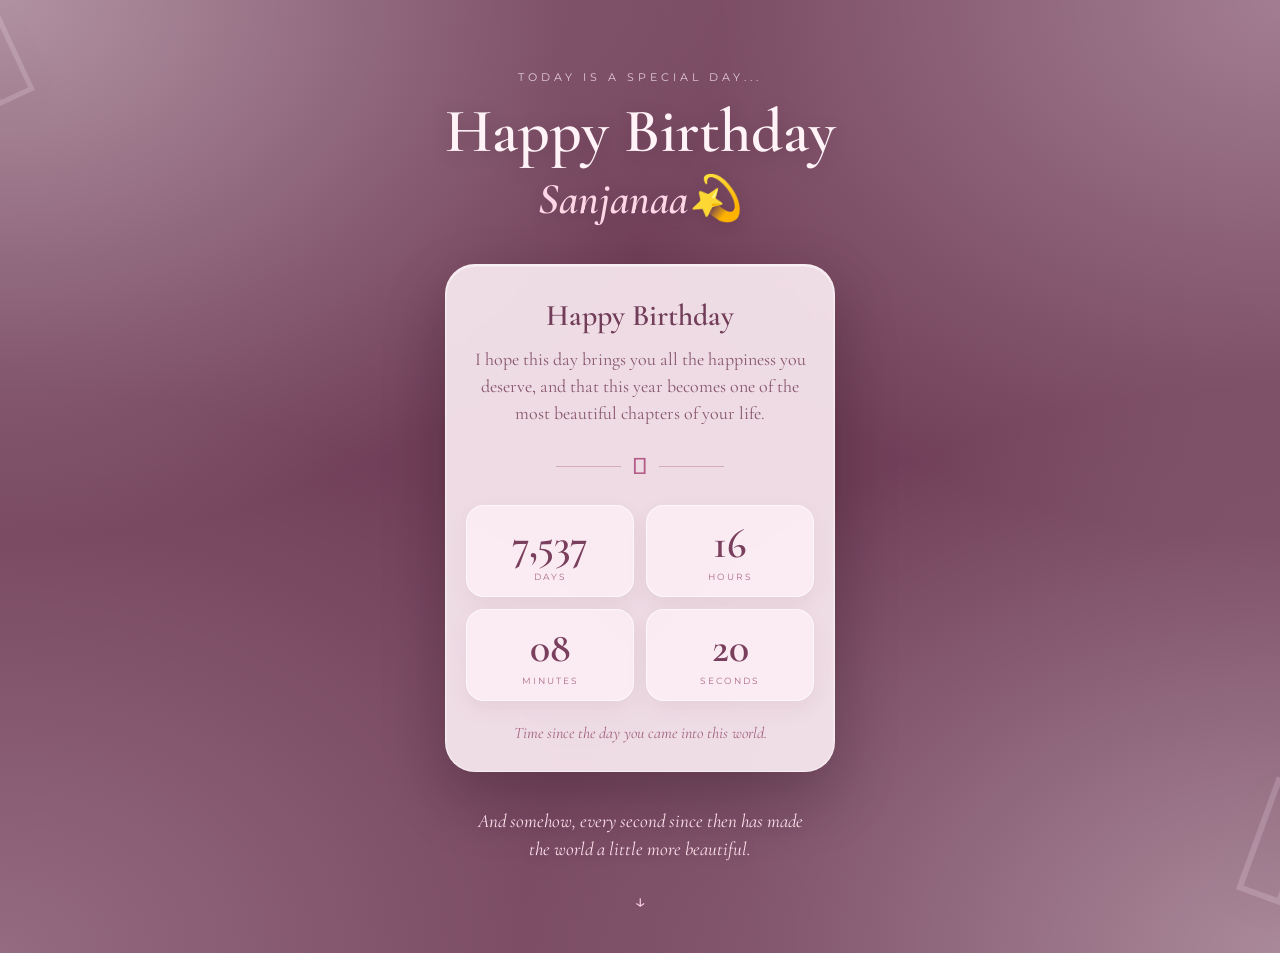
==== index.html @ 59c95ea2 "main for 1st page" ====
<!DOCTYPE html>
<html lang="en">

<head>
    <meta charset="UTF-8">

    <meta name="viewport"
          content="width=device-width, initial-scale=1.0">

    <title>Happy Birthday ❤️</title>

    <!-- Fonts -->
    <link rel="preconnect" href="https://fonts.googleapis.com">
    <link rel="preconnect" href="https://fonts.gstatic.com" crossorigin>

    <link href="https://fonts.googleapis.com/css2?family=Cormorant+Garamond:wght@400;500;600;700&family=Montserrat:wght@300;400&display=swap"
          rel="stylesheet">

    <link rel="stylesheet" href="style.css">
</head>


<body>

    <!-- Decorative lilies -->
    <div class="lily lily-top">𓆸</div>
    <div class="lily lily-bottom">𓆸</div>


    <main class="page">

        <!-- Small introduction -->
        <p class="little-text">
            Today is a special day...
        </p>


        <!-- Birthday title -->
        <h1>
            Happy Birthday
        </h1>

        <h2>
            Sanjanaa💫
        </h2>


        <!-- Main birthday card -->
        <section class="birthday-card">

            <!-- Wish -->
            <div class="wish">

                <p class="wish-title">
                    Happy Birthday
                </p>

                <p class="wish-text">
                    I hope this day brings you all the happiness
                    you deserve, and that this year becomes one
                    of the most beautiful chapters of your life.
                </p>

            </div>


            <!-- Divider -->
            <div class="divider">
                <span></span>
                <div>𓆸</div>
                <span></span>
            </div>


            <!-- Counter -->
            <div class="counter">

                <div class="time-box">
                    <span id="days">0</span>
                    <p>Days</p>
                </div>


                <div class="time-box">
                    <span id="hours">0</span>
                    <p>Hours</p>
                </div>


                <div class="time-box">
                    <span id="minutes">0</span>
                    <p>Minutes</p>
                </div>


                <div class="time-box">
                    <span id="seconds">0</span>
                    <p>Seconds</p>
                </div>

            </div>


            <p class="counter-description">
                Time since the day you came into this world.
            </p>

        </section>


        <!-- Bottom message -->
        <p class="bottom-text">
            And somehow, every second since then
            has made the world a little more beautiful.
        </p>


        <div class="scroll">
            ↓
        </div>

    </main>


    <script src="script.js"></script>

</body>

</html>
---- style.css ----
/* =========================
   RESET
========================= */

* {
    margin: 0;
    padding: 0;
    box-sizing: border-box;
}


/* =========================
   BODY / BACKGROUND
========================= */

body {
    min-height: 100vh;

    background:
        radial-gradient(
            ellipse at top left,
            rgba(255, 248, 251, 0.45),
            transparent 40%
        ),

        radial-gradient(
            ellipse at top right,
            rgba(255, 242, 248, 0.35),
            transparent 40%
        ),

        radial-gradient(
            ellipse at bottom left,
            rgba(255, 238, 246, 0.25),
            transparent 42%
        ),

        radial-gradient(
            ellipse at bottom right,
            rgba(255, 248, 251, 0.40),
            transparent 42%
        ),

        #713f59;

    color: #f8e9ef;

    font-family: "Montserrat", sans-serif;

    overflow-x: hidden;
}


/* =========================
   MAIN PAGE
========================= */

.page {
    min-height: 100vh;

    width: 100%;

    display: flex;

    flex-direction: column;

    align-items: center;

    text-align: center;

    padding: 70px 20px 40px;

    position: relative;

    z-index: 2;
}


/* =========================
   INTRO TEXT
========================= */

.little-text {
    font-size: 11px;

    letter-spacing: 4px;

    text-transform: uppercase;

    color: rgba(255, 238, 245, 0.78);

    margin-bottom: 20px;

    animation: fadeUp 1s ease forwards;
}


/* =========================
   TITLE
========================= */

h1 {
    font-family: "Cormorant Garamond", serif;

    font-size: 62px;

    line-height: 0.9;

    font-weight: 600;

    color: #fff3f7;

    text-shadow:
        0 3px 20px rgba(40, 10, 25, 0.2);

    animation: fadeUp 1.2s ease forwards;
}


h2 {
    font-family: "Cormorant Garamond", serif;

    font-size: 44px;

    font-weight: 600;

    font-style: italic;

    color: #ffd6e5;

    margin-top: 12px;

    text-shadow:
        0 3px 15px rgba(40, 10, 25, 0.2);

    animation: fadeUp 1.4s ease forwards;
}


/* =========================
   BIRTHDAY CARD
========================= */

.birthday-card {
    width: 100%;

    max-width: 390px;

    margin-top: 38px;

    padding: 32px 20px 28px;

    border-radius: 30px;

    background:
        rgba(255, 242, 247, 0.88);

    border: 1px solid
        rgba(255, 255, 255, 0.45);

    box-shadow:
        0 25px 60px
        rgba(30, 10, 22, 0.28),

        inset 0 1px 2px
        rgba(255, 255, 255, 0.8);

    backdrop-filter: blur(12px);

    animation:
        cardAppear 1.5s ease forwards;
}


/* =========================
   WISH
========================= */

.wish-title {
    font-family: "Cormorant Garamond", serif;

    font-size: 30px;

    font-weight: 600;

    color: #713d59;

    margin-bottom: 12px;
}


.wish-text {
    font-family: "Cormorant Garamond", serif;

    font-size: 18px;

    line-height: 1.5;

    color: #87566e;

    padding: 0 8px;
}


/* =========================
   DIVIDER
========================= */

.divider {
    display: flex;

    align-items: center;

    justify-content: center;

    gap: 12px;

    margin: 25px 0;
}


.divider span {
    height: 1px;

    width: 65px;

    background:
        rgba(164, 80, 120, 0.35);
}


.divider div {
    font-size: 23px;

    color: #b45d88;

    animation:
        flowerPulse 3s ease-in-out infinite;
}


/* =========================
   COUNTER
========================= */

.counter {
    display: grid;

    grid-template-columns: 1fr 1fr;

    gap: 12px;

    width: 100%;
}


/* =========================
   TIME BOXES
========================= */

.time-box {
    padding: 17px 5px 14px;

    border-radius: 18px;

    background:
        rgba(255, 241, 247, 0.75);

    border: 1px solid
        rgba(255, 255, 255, 0.65);

    box-shadow:
        0 8px 20px
        rgba(133, 58, 91, 0.08);

    transition:
        transform 0.3s ease,
        box-shadow 0.3s ease;
}


.time-box:hover {
    transform:
        translateY(-3px);

    box-shadow:
        0 12px 25px
        rgba(133, 58, 91, 0.14);
}


.time-box span {
    display: block;

    font-family:
        "Cormorant Garamond",
        serif;

    font-size: 42px;

    line-height: 1;

    font-weight: 600;

    color: #793f5d;
}


.time-box p {
    margin-top: 6px;

    font-size: 9px;

    letter-spacing: 2px;

    text-transform: uppercase;

    color: #ad6c89;
}


/* =========================
   COUNTER DESCRIPTION
========================= */

.counter-description {
    margin-top: 22px;

    font-family:
        "Cormorant Garamond",
        serif;

    font-size: 16px;

    font-style: italic;

    color: #a1617e;
}


/* =========================
   BOTTOM MESSAGE
========================= */

.bottom-text {
    max-width: 330px;

    margin-top: 35px;

    font-family:
        "Cormorant Garamond",
        serif;

    font-size: 19px;

    line-height: 1.5;

    font-style: italic;

    color: #ffe1eb;

    text-shadow:
        0 2px 12px
        rgba(40, 10, 25, 0.25);

    animation:
        fadeUp 2s ease forwards;
}


/* =========================
   SCROLL INDICATOR
========================= */

.scroll {
    margin-top: 25px;

    font-size: 20px;

    color: #ffd3e3;

    animation:
        bounce 2s infinite;
}


/* =========================
   LILY DECORATIONS
========================= */

.lily {
    position: fixed;

    font-family: serif;

    color:
        rgba(255, 240, 247, 0.18);

    z-index: 1;

    pointer-events: none;

    user-select: none;

    filter:
        drop-shadow(
            0 8px 20px
            rgba(30, 10, 20, 0.2)
        );
}


.lily-top {
    top: -35px;

    left: -30px;

    font-size: 150px;

    transform:
        rotate(-25deg);
}


.lily-bottom {
    bottom: -45px;

    right: -35px;

    font-size: 180px;

    transform:
        rotate(20deg);
}


/* =========================
   ANIMATIONS
========================= */

@keyframes fadeUp {

    from {
        opacity: 0;

        transform:
            translateY(20px);
    }

    to {
        opacity: 1;

        transform:
            translateY(0);
    }
}


@keyframes cardAppear {

    from {
        opacity: 0;

        transform:
            translateY(30px)
            scale(0.97);
    }

    to {
        opacity: 1;

        transform:
            translateY(0)
            scale(1);
    }
}


@keyframes bounce {

    0%, 100% {
        transform:
            translateY(0);
    }

    50% {
        transform:
            translateY(7px);
    }
}


@keyframes flowerPulse {

    0%, 100% {
        transform:
            scale(1);
    }

    50% {
        transform:
            scale(1.12);
    }
}


/* =========================
   SMALL PHONES
========================= */

@media (max-width: 360px) {

    .page {
        padding-top: 55px;
    }

    h1 {
        font-size: 54px;
    }

    h2 {
        font-size: 38px;
    }

    .birthday-card {
        margin-top: 30px;

        padding:
            27px 16px;
    }

    .wish-title {
        font-size: 26px;
    }

    .wish-text {
        font-size: 17px;
    }

    .time-box span {
        font-size: 36px;
    }
}
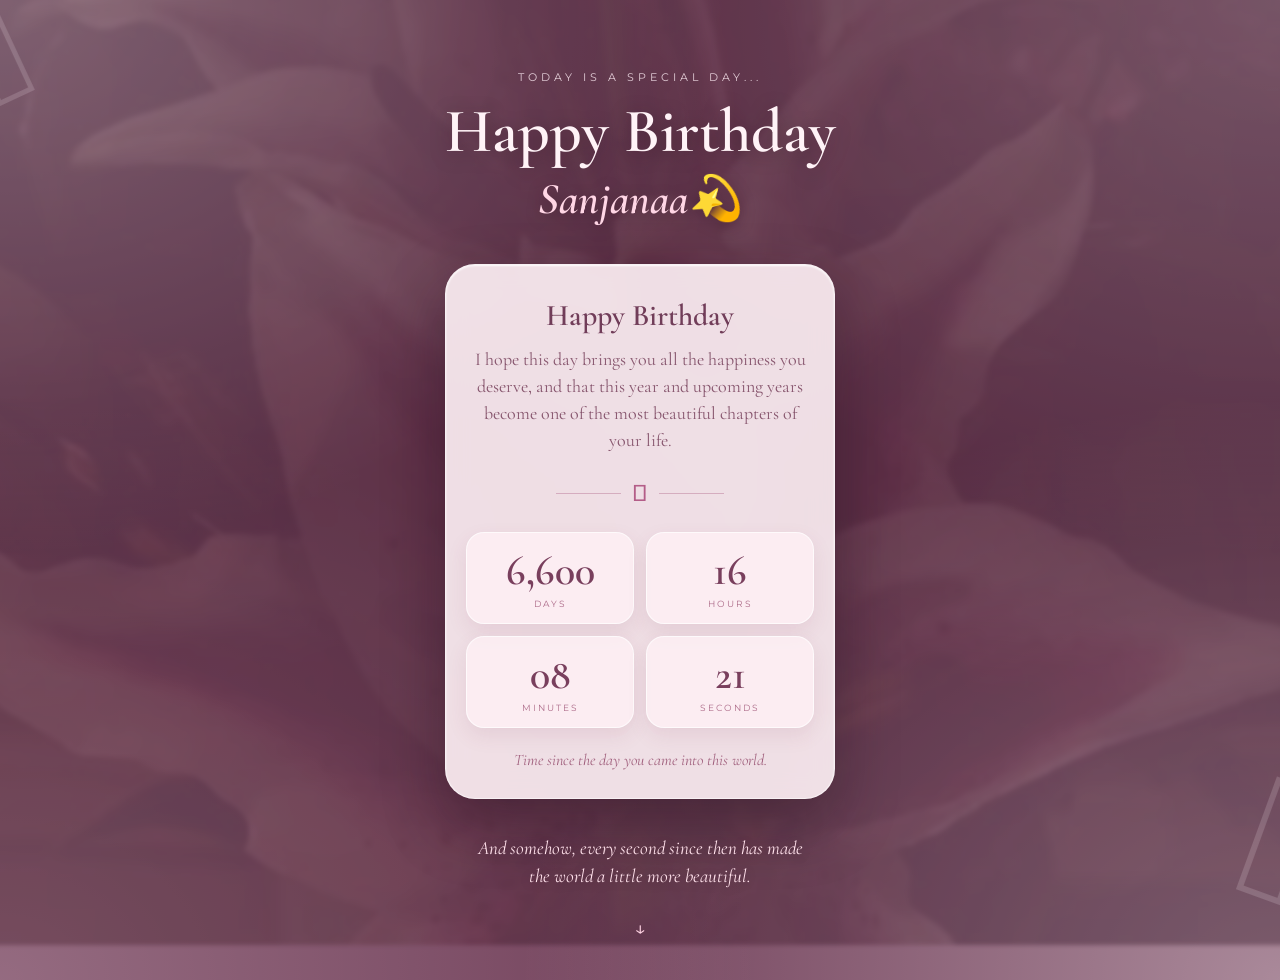
==== commit b48a9b2f: "last verison before picture" ====
--- a/index.html
+++ b/index.html
@@ -57,8 +57,8 @@
 
                 <p class="wish-text">
                     I hope this day brings you all the happiness
-                    you deserve, and that this year becomes one
-                    of the most beautiful chapters of your life.
+                    you deserve, and that this year and upcoming
+                    years become one of the most beautiful chapters of your life.
                 </p>
 
             </div>
--- a/style.css
+++ b/style.css
@@ -10,7 +10,7 @@
 
 
 /* =========================
-   BODY / BACKGROUND
+   BODY
 ========================= */
 
 body {
@@ -52,10 +52,51 @@
 
 
 /* =========================
+   LILY BACKGROUND IMAGE
+========================= */
+
+body::before {
+
+    content: "";
+
+    position: fixed;
+
+    inset: -5%;
+
+    background-image:
+
+        linear-gradient(
+            rgba(65, 25, 48, 0.72),
+            rgba(65, 25, 48, 0.72)
+        ),
+
+        url("image/lily.jpg");
+
+    background-size: cover;
+
+    background-position: center;
+
+    background-repeat: no-repeat;
+
+    opacity: 0.38;
+
+    filter: blur(2px);
+
+    z-index: 0;
+
+    pointer-events: none;
+
+    animation:
+        lilyBackground 18s ease-in-out infinite alternate;
+}
+
+
+/* =========================
    MAIN PAGE
 ========================= */
 
 .page {
+
     min-height: 100vh;
 
     width: 100%;
@@ -81,17 +122,19 @@
 ========================= */
 
 .little-text {
+
     font-size: 11px;
 
     letter-spacing: 4px;
 
     text-transform: uppercase;
 
-    color: rgba(255, 238, 245, 0.78);
+    color: rgba(255, 238, 245, 0.82);
 
     margin-bottom: 20px;
 
-    animation: fadeUp 1s ease forwards;
+    animation:
+        fadeUp 1s ease forwards;
 }
 
 
@@ -100,7 +143,10 @@
 ========================= */
 
 h1 {
-    font-family: "Cormorant Garamond", serif;
+
+    font-family:
+        "Cormorant Garamond",
+        serif;
 
     font-size: 62px;
 
@@ -111,14 +157,19 @@
     color: #fff3f7;
 
     text-shadow:
-        0 3px 20px rgba(40, 10, 25, 0.2);
-
-    animation: fadeUp 1.2s ease forwards;
+        0 3px 20px
+        rgba(40, 10, 25, 0.35);
+
+    animation:
+        fadeUp 1.2s ease forwards;
 }
 
 
 h2 {
-    font-family: "Cormorant Garamond", serif;
+
+    font-family:
+        "Cormorant Garamond",
+        serif;
 
     font-size: 44px;
 
@@ -131,9 +182,11 @@
     margin-top: 12px;
 
     text-shadow:
-        0 3px 15px rgba(40, 10, 25, 0.2);
-
-    animation: fadeUp 1.4s ease forwards;
+        0 3px 15px
+        rgba(40, 10, 25, 0.35);
+
+    animation:
+        fadeUp 1.4s ease forwards;
 }
 
 
@@ -142,6 +195,7 @@
 ========================= */
 
 .birthday-card {
+
     width: 100%;
 
     max-width: 390px;
@@ -153,19 +207,22 @@
     border-radius: 30px;
 
     background:
-        rgba(255, 242, 247, 0.88);
-
-    border: 1px solid
-        rgba(255, 255, 255, 0.45);
+        rgba(255, 242, 247, 0.90);
+
+    border:
+        1px solid
+        rgba(255, 255, 255, 0.55);
 
     box-shadow:
+
         0 25px 60px
-        rgba(30, 10, 22, 0.28),
+        rgba(30, 10, 22, 0.35),
 
         inset 0 1px 2px
-        rgba(255, 255, 255, 0.8);
-
-    backdrop-filter: blur(12px);
+        rgba(255, 255, 255, 0.9);
+
+    backdrop-filter:
+        blur(12px);
 
     animation:
         cardAppear 1.5s ease forwards;
@@ -177,7 +234,10 @@
 ========================= */
 
 .wish-title {
-    font-family: "Cormorant Garamond", serif;
+
+    font-family:
+        "Cormorant Garamond",
+        serif;
 
     font-size: 30px;
 
@@ -190,7 +250,10 @@
 
 
 .wish-text {
-    font-family: "Cormorant Garamond", serif;
+
+    font-family:
+        "Cormorant Garamond",
+        serif;
 
     font-size: 18px;
 
@@ -207,6 +270,7 @@
 ========================= */
 
 .divider {
+
     display: flex;
 
     align-items: center;
@@ -220,6 +284,7 @@
 
 
 .divider span {
+
     height: 1px;
 
     width: 65px;
@@ -230,6 +295,7 @@
 
 
 .divider div {
+
     font-size: 23px;
 
     color: #b45d88;
@@ -244,6 +310,7 @@
 ========================= */
 
 .counter {
+
     display: grid;
 
     grid-template-columns: 1fr 1fr;
@@ -259,19 +326,21 @@
 ========================= */
 
 .time-box {
+
     padding: 17px 5px 14px;
 
     border-radius: 18px;
 
     background:
-        rgba(255, 241, 247, 0.75);
-
-    border: 1px solid
-        rgba(255, 255, 255, 0.65);
+        rgba(255, 241, 247, 0.78);
+
+    border:
+        1px solid
+        rgba(255, 255, 255, 0.70);
 
     box-shadow:
         0 8px 20px
-        rgba(133, 58, 91, 0.08);
+        rgba(133, 58, 91, 0.10);
 
     transition:
         transform 0.3s ease,
@@ -280,16 +349,18 @@
 
 
 .time-box:hover {
+
     transform:
         translateY(-3px);
 
     box-shadow:
         0 12px 25px
-        rgba(133, 58, 91, 0.14);
+        rgba(133, 58, 91, 0.16);
 }
 
 
 .time-box span {
+
     display: block;
 
     font-family:
@@ -307,6 +378,7 @@
 
 
 .time-box p {
+
     margin-top: 6px;
 
     font-size: 9px;
@@ -324,6 +396,7 @@
 ========================= */
 
 .counter-description {
+
     margin-top: 22px;
 
     font-family:
@@ -343,6 +416,7 @@
 ========================= */
 
 .bottom-text {
+
     max-width: 330px;
 
     margin-top: 35px;
@@ -361,7 +435,7 @@
 
     text-shadow:
         0 2px 12px
-        rgba(40, 10, 25, 0.25);
+        rgba(40, 10, 25, 0.30);
 
     animation:
         fadeUp 2s ease forwards;
@@ -373,6 +447,7 @@
 ========================= */
 
 .scroll {
+
     margin-top: 25px;
 
     font-size: 20px;
@@ -385,16 +460,17 @@
 
 
 /* =========================
-   LILY DECORATIONS
+   DECORATIVE LILIES
 ========================= */
 
 .lily {
+
     position: fixed;
 
     font-family: serif;
 
     color:
-        rgba(255, 240, 247, 0.18);
+        rgba(255, 240, 247, 0.16);
 
     z-index: 1;
 
@@ -405,12 +481,13 @@
     filter:
         drop-shadow(
             0 8px 20px
-            rgba(30, 10, 20, 0.2)
+            rgba(30, 10, 20, 0.20)
         );
 }
 
 
 .lily-top {
+
     top: -35px;
 
     left: -30px;
@@ -423,6 +500,7 @@
 
 
 .lily-bottom {
+
     bottom: -45px;
 
     right: -35px;
@@ -438,9 +516,40 @@
    ANIMATIONS
 ========================= */
 
+
+/* Background movement */
+
+@keyframes lilyBackground {
+
+    0% {
+
+        transform:
+            scale(1.05)
+            translate(0, 0);
+    }
+
+    50% {
+
+        transform:
+            scale(1.09)
+            translate(-0.8%, -0.4%);
+    }
+
+    100% {
+
+        transform:
+            scale(1.06)
+            translate(0.8%, 0.5%);
+    }
+}
+
+
+/* Text entrance */
+
 @keyframes fadeUp {
 
     from {
+
         opacity: 0;
 
         transform:
@@ -448,6 +557,7 @@
     }
 
     to {
+
         opacity: 1;
 
         transform:
@@ -456,9 +566,12 @@
 }
 
 
+/* Card entrance */
+
 @keyframes cardAppear {
 
     from {
+
         opacity: 0;
 
         transform:
@@ -467,6 +580,7 @@
     }
 
     to {
+
         opacity: 1;
 
         transform:
@@ -476,28 +590,36 @@
 }
 
 
+/* Scroll arrow */
+
 @keyframes bounce {
 
     0%, 100% {
+
         transform:
             translateY(0);
     }
 
     50% {
+
         transform:
             translateY(7px);
     }
 }
 
 
+/* Small flower pulse */
+
 @keyframes flowerPulse {
 
     0%, 100% {
+
         transform:
             scale(1);
     }
 
     50% {
+
         transform:
             scale(1.12);
     }
@@ -511,33 +633,46 @@
 @media (max-width: 360px) {
 
     .page {
+
         padding-top: 55px;
     }
 
+
     h1 {
+
         font-size: 54px;
     }
 
+
     h2 {
+
         font-size: 38px;
     }
 
+
     .birthday-card {
+
         margin-top: 30px;
 
         padding:
             27px 16px;
     }
 
+
     .wish-title {
+
         font-size: 26px;
     }
 
+
     .wish-text {
+
         font-size: 17px;
     }
 
+
     .time-box span {
+
         font-size: 36px;
     }
 }
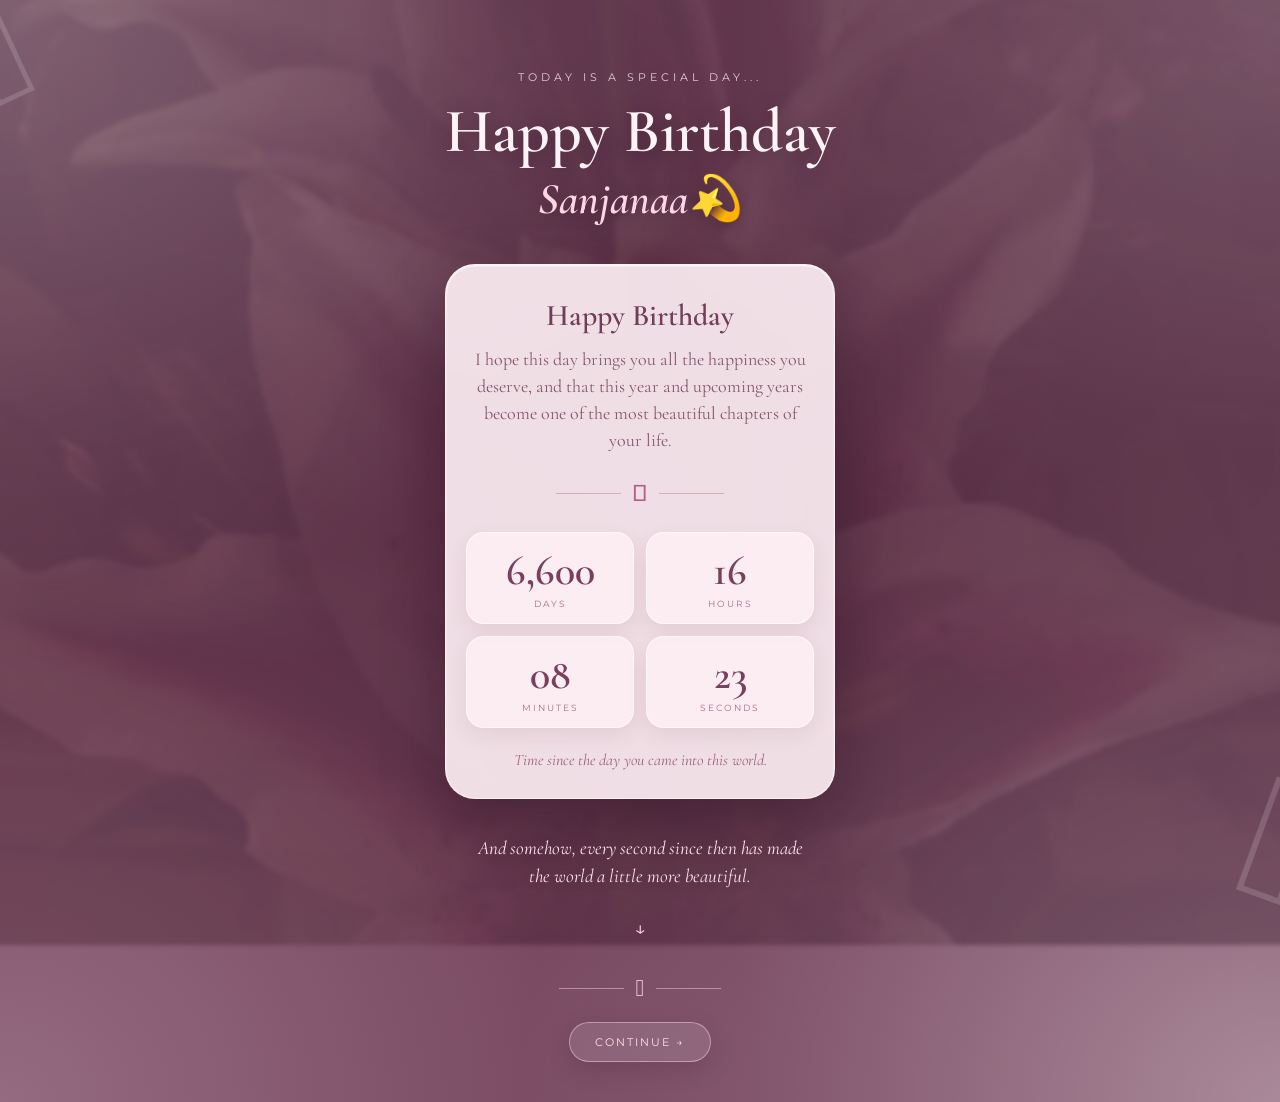
==== commit 09393ae9: "almsot done, adding pics" ====
--- a/index.html
+++ b/index.html
@@ -119,6 +119,18 @@
             ↓
         </div>
 
+        <!-- Page 2 navigation -->
+
+        <div class="page-divider">
+            <span></span>
+            <div>𓆸</div>
+            <span></span>
+        </div>
+
+        <a href="page2.html" class="next-button">
+            Continue →
+        </a>
+
     </main>
 
 
--- a/style.css
+++ b/style.css
@@ -675,4 +675,108 @@
 
         font-size: 36px;
     }
+}
+
+/* =========================
+   PAGE 2 NAVIGATION
+========================= */
+
+.page-divider {
+    display: flex;
+
+    align-items: center;
+
+    justify-content: center;
+
+    gap: 12px;
+
+    margin-top: 35px;
+
+    margin-bottom: 20px;
+}
+
+
+.page-divider span {
+    width: 65px;
+
+    height: 1px;
+
+    background:
+        rgba(255, 220, 233, 0.45);
+}
+
+
+.page-divider div {
+    font-family: serif;
+
+    font-size: 24px;
+
+    color: #ffd6e5;
+
+    animation:
+        flowerPulse
+        3s
+        ease-in-out
+        infinite;
+}
+
+
+/* =========================
+   NEXT BUTTON
+========================= */
+
+.next-button {
+    display: inline-block;
+
+    padding:
+        12px
+        25px;
+
+    border-radius: 50px;
+
+    border:
+        1px solid
+        rgba(255, 225, 235, 0.45);
+
+    background:
+        rgba(255, 242, 247, 0.12);
+
+    color: #ffe1eb;
+
+    text-decoration: none;
+
+    font-family:
+        "Montserrat",
+        sans-serif;
+
+    font-size: 11px;
+
+    letter-spacing: 2px;
+
+    text-transform: uppercase;
+
+    backdrop-filter:
+        blur(8px);
+
+    box-shadow:
+        0 8px 25px
+        rgba(40, 10, 25, 0.15);
+
+    transition:
+        background 0.3s ease,
+        transform 0.3s ease,
+        box-shadow 0.3s ease;
+}
+
+
+.next-button:hover {
+    background:
+        rgba(255, 242, 247, 0.22);
+
+    transform:
+        translateY(-3px);
+
+    box-shadow:
+        0 12px 30px
+        rgba(40, 10, 25, 0.22);
 }
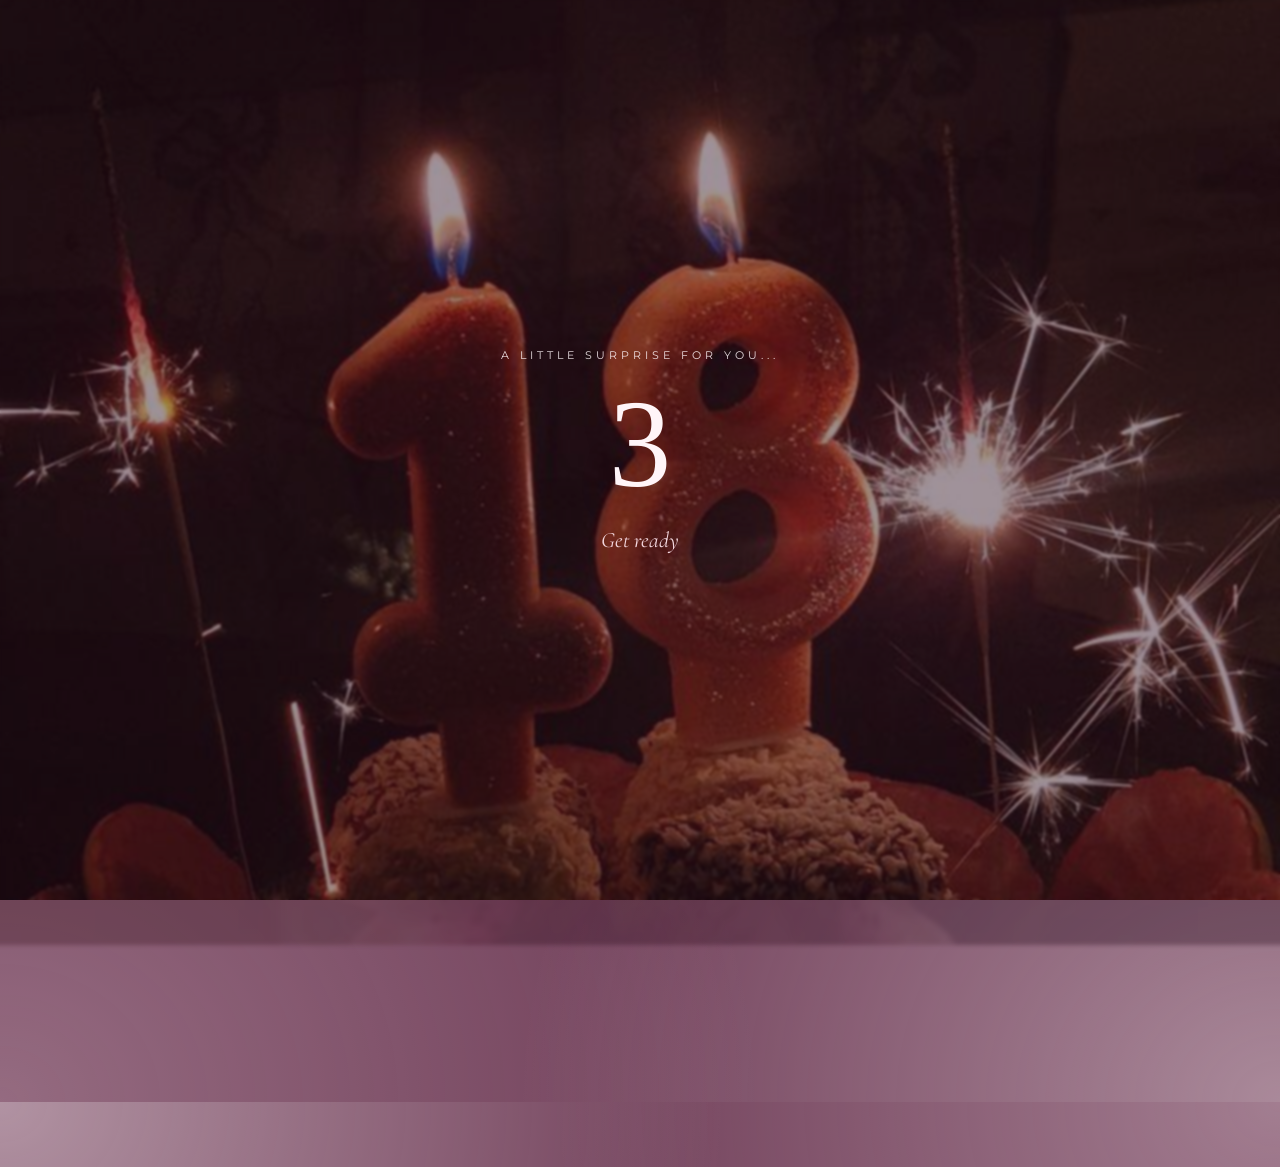
==== commit ebafb224: "done" ====
--- a/index.html
+++ b/index.html
@@ -2,136 +2,288 @@
 <html lang="en">
 
 <head>
+
     <meta charset="UTF-8">
 
-    <meta name="viewport"
-          content="width=device-width, initial-scale=1.0">
-
-    <title>Happy Birthday ❤️</title>
+    <meta
+        name="viewport"
+        content="width=device-width, initial-scale=1.0"
+    >
+
+    <title>Surprise</title>
+
 
     <!-- Fonts -->
-    <link rel="preconnect" href="https://fonts.googleapis.com">
-    <link rel="preconnect" href="https://fonts.gstatic.com" crossorigin>
-
-    <link href="https://fonts.googleapis.com/css2?family=Cormorant+Garamond:wght@400;500;600;700&family=Montserrat:wght@300;400&display=swap"
-          rel="stylesheet">
-
-    <link rel="stylesheet" href="style.css">
+
+    <link
+        rel="preconnect"
+        href="https://fonts.googleapis.com"
+    >
+
+    <link
+        rel="preconnect"
+        href="https://fonts.gstatic.com"
+        crossorigin
+    >
+
+    <link
+        href="https://fonts.googleapis.com/css2?family=Cormorant+Garamond:wght@400;500;600;700&family=Montserrat:wght@300;400&display=swap"
+        rel="stylesheet"
+    >
+
+
+    <link
+        rel="stylesheet"
+        href="style.css"
+    >
+
 </head>
 
 
 <body>
 
-    <!-- Decorative lilies -->
-    <div class="lily lily-top">𓆸</div>
-    <div class="lily lily-bottom">𓆸</div>
-
-
-    <main class="page">
-
-        <!-- Small introduction -->
-        <p class="little-text">
-            Today is a special day...
-        </p>
-
-
-        <!-- Birthday title -->
-        <h1>
-            Happy Birthday
-        </h1>
-
-        <h2>
-            Sanjanaa💫
-        </h2>
-
-
-        <!-- Main birthday card -->
-        <section class="birthday-card">
-
-            <!-- Wish -->
-            <div class="wish">
-
-                <p class="wish-title">
-                    Happy Birthday
+
+    <!-- =================================
+         OPENING COUNTDOWN
+    ================================== -->
+
+    <div id="intro-screen">
+
+        <div class="intro-overlay"></div>
+
+
+        <div class="intro-content">
+
+            <p class="intro-small">
+                A little surprise for you...
+            </p>
+
+
+            <div
+                id="countdown"
+                class="countdown-number"
+            >
+                3
+            </div>
+
+
+            <p
+                id="intro-message"
+                class="intro-message"
+            >
+                Get ready
+            </p>
+
+        </div>
+
+    </div>
+
+
+
+    <!-- =================================
+         MAIN BIRTHDAY PAGE
+    ================================== -->
+
+    <div id="main-content">
+
+
+        <!-- Decorative lilies -->
+
+        <div class="lily lily-top">
+            𓆸
+        </div>
+
+        <div class="lily lily-bottom">
+            𓆸
+        </div>
+
+
+
+        <main class="page">
+
+
+            <!-- Small introduction -->
+
+            <p class="little-text">
+                Today is a special day...
+            </p>
+
+
+
+            <!-- Birthday title -->
+
+            <h1>
+                Happy Birthday
+            </h1>
+
+
+            <h2>
+                Sanjanaa💫
+            </h2>
+
+
+
+            <!-- Main birthday card -->
+
+            <section class="birthday-card">
+
+
+                <!-- Wish -->
+
+                <div class="wish">
+
+                    <p class="wish-title">
+                        Happy Birthday
+                    </p>
+
+
+                    <p class="wish-text">
+
+                        I hope this day brings you all
+                        the happiness you deserve,
+                        and that this year and upcoming
+                        years become one of the most
+                        beautiful chapters of your life.
+
+                    </p>
+
+                </div>
+
+
+
+                <!-- Divider -->
+
+                <div class="divider">
+
+                    <span></span>
+
+                    <div>𓆸</div>
+
+                    <span></span>
+
+                </div>
+
+
+
+                <!-- Counter -->
+
+                <div class="counter">
+
+
+                    <div class="time-box">
+
+                        <span id="days">
+                            0
+                        </span>
+
+                        <p>
+                            Days
+                        </p>
+
+                    </div>
+
+
+
+                    <div class="time-box">
+
+                        <span id="hours">
+                            0
+                        </span>
+
+                        <p>
+                            Hours
+                        </p>
+
+                    </div>
+
+
+
+                    <div class="time-box">
+
+                        <span id="minutes">
+                            0
+                        </span>
+
+                        <p>
+                            Minutes
+                        </p>
+
+                    </div>
+
+
+
+                    <div class="time-box">
+
+                        <span id="seconds">
+                            0
+                        </span>
+
+                        <p>
+                            Seconds
+                        </p>
+
+                    </div>
+
+
+                </div>
+
+
+
+                <p class="counter-description">
+
+                    Time since the day you came
+                    into this world.
+
                 </p>
 
-                <p class="wish-text">
-                    I hope this day brings you all the happiness
-                    you deserve, and that this year and upcoming
-                    years become one of the most beautiful chapters of your life.
-                </p>
-
+
+            </section>
+
+
+
+            <!-- Bottom message -->
+
+            <p class="bottom-text">
+
+                And somehow, every second since then
+                has made the world a little more beautiful.
+
+            </p>
+
+
+
+            <div class="scroll">
+                ↓
             </div>
 
 
-            <!-- Divider -->
-            <div class="divider">
+
+            <!-- Page 2 navigation -->
+
+            <div class="page-divider">
+
                 <span></span>
+
                 <div>𓆸</div>
+
                 <span></span>
+
             </div>
 
 
-            <!-- Counter -->
-            <div class="counter">
-
-                <div class="time-box">
-                    <span id="days">0</span>
-                    <p>Days</p>
-                </div>
-
-
-                <div class="time-box">
-                    <span id="hours">0</span>
-                    <p>Hours</p>
-                </div>
-
-
-                <div class="time-box">
-                    <span id="minutes">0</span>
-                    <p>Minutes</p>
-                </div>
-
-
-                <div class="time-box">
-                    <span id="seconds">0</span>
-                    <p>Seconds</p>
-                </div>
-
-            </div>
-
-
-            <p class="counter-description">
-                Time since the day you came into this world.
-            </p>
-
-        </section>
-
-
-        <!-- Bottom message -->
-        <p class="bottom-text">
-            And somehow, every second since then
-            has made the world a little more beautiful.
-        </p>
-
-
-        <div class="scroll">
-            ↓
-        </div>
-
-        <!-- Page 2 navigation -->
-
-        <div class="page-divider">
-            <span></span>
-            <div>𓆸</div>
-            <span></span>
-        </div>
-
-        <a href="page2.html" class="next-button">
-            Continue →
-        </a>
-
-    </main>
+
+            <a
+                href="page2.html"
+                class="next-button"
+            >
+                Continue →
+            </a>
+
+
+        </main>
+
+    </div>
+
 
 
     <script src="script.js"></script>
--- a/style.css
+++ b/style.css
@@ -779,4 +779,299 @@
     box-shadow:
         0 12px 30px
         rgba(40, 10, 25, 0.22);
+}
+
+/* =========================================
+   OPENING COUNTDOWN
+========================================= */
+
+#intro-screen {
+
+    position: fixed;
+
+    inset: 0;
+
+    z-index: 9999;
+
+    display: flex;
+
+    align-items: center;
+
+    justify-content: center;
+
+    overflow: hidden;
+
+    background-image:
+        url("image/preview.jpg");
+
+    background-size: cover;
+
+    background-position: center;
+
+    background-repeat: no-repeat;
+
+    opacity: 1;
+
+    transition:
+        opacity 1.2s ease;
+}
+
+
+/* Dark layer over preview */
+
+.intro-overlay {
+
+    position: absolute;
+
+    inset: 0;
+
+    background:
+        rgba(45, 15, 32, 0.45);
+
+    backdrop-filter:
+        blur(1px);
+}
+
+
+/* Countdown content */
+
+.intro-content {
+
+    position: relative;
+
+    z-index: 2;
+
+    display: flex;
+
+    flex-direction: column;
+
+    align-items: center;
+
+    justify-content: center;
+
+    text-align: center;
+
+}
+
+
+/* Small text */
+
+.intro-small {
+
+    margin-bottom: 20px;
+
+    font-family:
+        "Montserrat",
+        sans-serif;
+
+    font-size: 11px;
+
+    letter-spacing: 4px;
+
+    text-transform: uppercase;
+
+    color:
+        rgba(255, 245, 248, 0.88);
+}
+
+
+/* 3 2 1 */
+
+.countdown-number {
+
+    font-family:
+        "Georgia",
+        serif;
+
+    font-size: 125px;
+
+    line-height: 1;
+
+    font-weight: 500;
+
+    color: #fff5f8;
+
+    text-shadow:
+        0 8px 35px
+        rgba(40, 10, 25, 0.45);
+
+    animation:
+        countdownAppear
+        0.8s
+        ease;
+}
+
+
+/* Get ready */
+
+.intro-message {
+
+    margin-top: 20px;
+
+    font-family:
+        "Cormorant Garamond",
+        serif;
+
+    font-size: 22px;
+
+    font-style: italic;
+
+    color:
+        rgba(255, 230, 239, 0.92);
+}
+
+
+/* Number animation */
+
+@keyframes countdownAppear {
+
+    0% {
+
+        opacity: 0;
+
+        transform:
+            scale(0.65);
+
+    }
+
+    60% {
+
+        opacity: 1;
+
+        transform:
+            scale(1.08);
+
+    }
+
+    100% {
+
+        opacity: 1;
+
+        transform:
+            scale(1);
+
+    }
+
+}
+
+
+/* =========================================
+   HAPPY BIRTHDAY REVEAL
+========================================= */
+
+#intro-screen.reveal {
+
+    opacity: 0;
+
+    pointer-events: none;
+}
+
+
+/*
+   Main page starts slightly hidden
+*/
+
+#main-content {
+
+    opacity: 0;
+
+    transform:
+        scale(1.025);
+
+    transition:
+        opacity 1.2s ease,
+        transform 1.4s ease;
+}
+
+
+/*
+   After countdown
+*/
+
+#main-content.show {
+
+    opacity: 1;
+
+    transform:
+        scale(1);
+}
+
+
+/* =========================================
+   FINAL COUNTDOWN EFFECT
+========================================= */
+
+.countdown-number.final {
+
+    animation:
+        birthdayReveal
+        1s
+        cubic-bezier(
+            0.16,
+            1,
+            0.3,
+            1
+        );
+}
+
+
+@keyframes birthdayReveal {
+
+    0% {
+
+        transform:
+            scale(1);
+
+        opacity: 1;
+    }
+
+
+    45% {
+
+        transform:
+            scale(1.35);
+
+        opacity: 1;
+    }
+
+
+    100% {
+
+        transform:
+            scale(2);
+
+        opacity: 0;
+    }
+
+}
+
+
+/* =========================================
+   MOBILE
+========================================= */
+
+@media (max-width: 500px) {
+
+    .countdown-number {
+
+        font-size: 105px;
+
+    }
+
+
+    .intro-small {
+
+        font-size: 9px;
+
+        letter-spacing: 3px;
+
+    }
+
+
+    .intro-message {
+
+        font-size: 20px;
+
+    }
+
 }
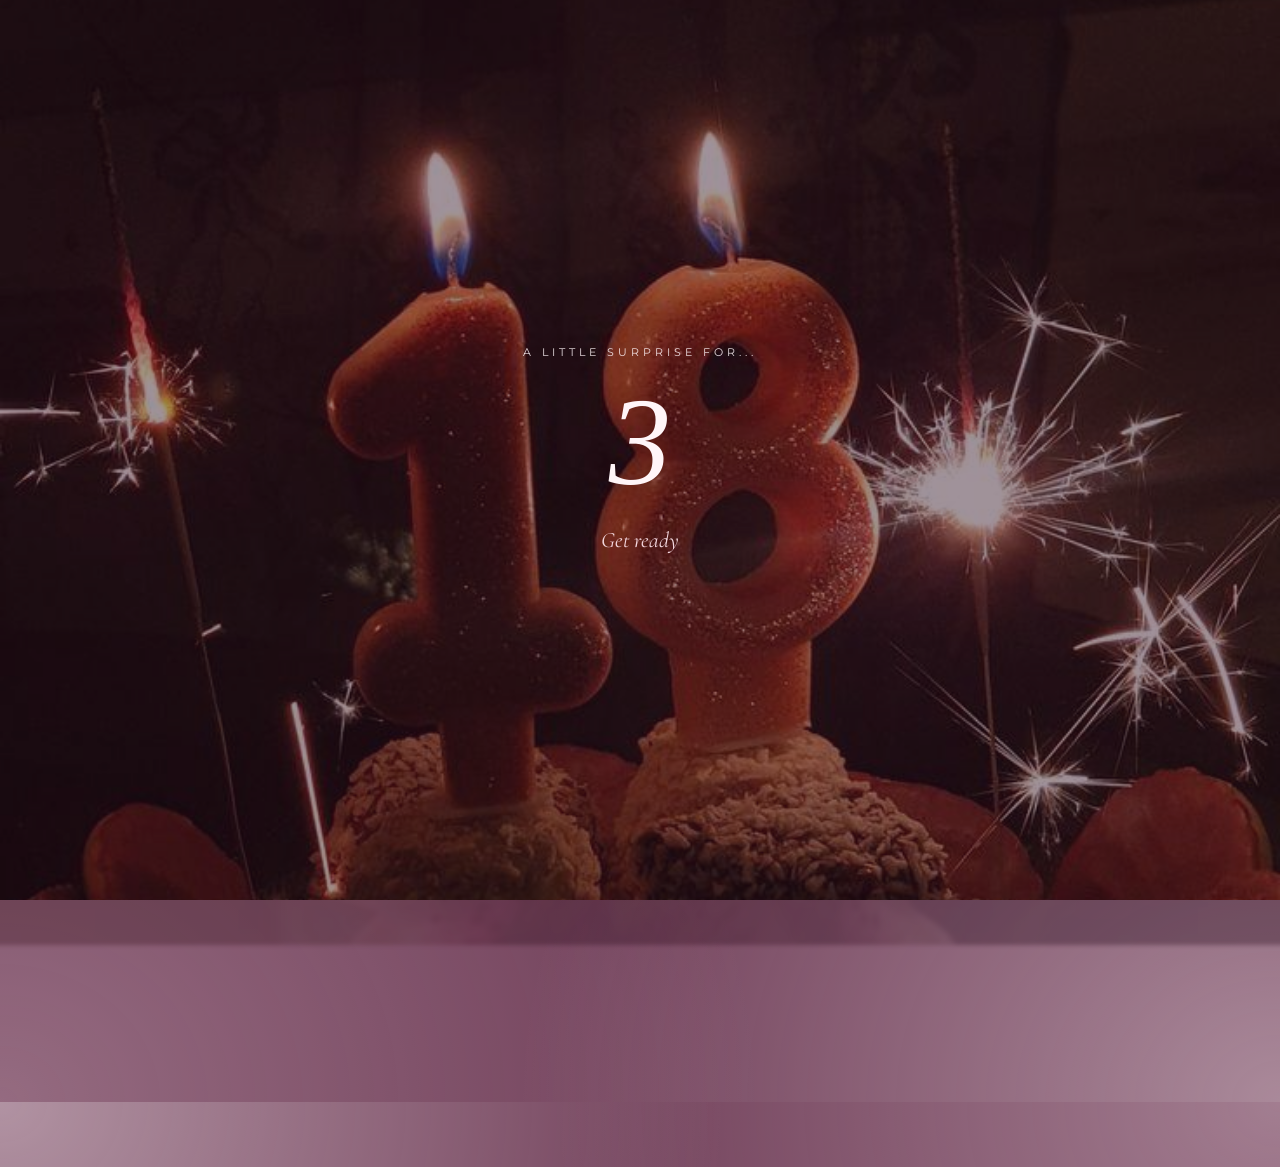
==== commit 9efe55b9: "done ver2 and adjustment" ====
--- a/index.html
+++ b/index.html
@@ -55,7 +55,7 @@
         <div class="intro-content">
 
             <p class="intro-small">
-                A little surprise for you...
+                A little surprise for...
             </p>
 
 
--- a/style.css
+++ b/style.css
@@ -224,6 +224,9 @@
     backdrop-filter:
         blur(12px);
 
+    -webkit-backdrop-filter:
+        blur(12px);
+
     animation:
         cardAppear 1.5s ease forwards;
 }
@@ -516,9 +519,6 @@
    ANIMATIONS
 ========================= */
 
-
-/* Background movement */
-
 @keyframes lilyBackground {
 
     0% {
@@ -544,8 +544,6 @@
 }
 
 
-/* Text entrance */
-
 @keyframes fadeUp {
 
     from {
@@ -565,8 +563,6 @@
     }
 }
 
-
-/* Card entrance */
 
 @keyframes cardAppear {
 
@@ -590,8 +586,6 @@
 }
 
 
-/* Scroll arrow */
-
 @keyframes bounce {
 
     0%, 100% {
@@ -607,8 +601,6 @@
     }
 }
 
-
-/* Small flower pulse */
 
 @keyframes flowerPulse {
 
@@ -677,11 +669,13 @@
     }
 }
 
+
 /* =========================
    PAGE 2 NAVIGATION
 ========================= */
 
 .page-divider {
+
     display: flex;
 
     align-items: center;
@@ -697,6 +691,7 @@
 
 
 .page-divider span {
+
     width: 65px;
 
     height: 1px;
@@ -707,6 +702,7 @@
 
 
 .page-divider div {
+
     font-family: serif;
 
     font-size: 24px;
@@ -726,6 +722,7 @@
 ========================= */
 
 .next-button {
+
     display: inline-block;
 
     padding:
@@ -756,6 +753,9 @@
     text-transform: uppercase;
 
     backdrop-filter:
+        blur(8px);
+
+    -webkit-backdrop-filter:
         blur(8px);
 
     box-shadow:
@@ -770,6 +770,7 @@
 
 
 .next-button:hover {
+
     background:
         rgba(255, 242, 247, 0.22);
 
@@ -781,15 +782,26 @@
         rgba(40, 10, 25, 0.22);
 }
 
+
 /* =========================================
    OPENING COUNTDOWN
+   ANDROID FRIENDLY
 ========================================= */
 
 #intro-screen {
 
     position: fixed;
 
-    inset: 0;
+    /* Fallback for older Android browsers */
+    width: 100%;
+    height: 100%;
+
+    /* Modern mobile viewport */
+    width: 100vw;
+    height: 100dvh;
+
+    top: 0;
+    left: 0;
 
     z-index: 9999;
 
@@ -806,7 +818,7 @@
 
     background-size: cover;
 
-    background-position: center;
+    background-position: center center;
 
     background-repeat: no-repeat;
 
@@ -814,22 +826,39 @@
 
     transition:
         opacity 1.2s ease;
-}
-
-
-/* Dark layer over preview */
+
+    touch-action: none;
+
+    user-select: none;
+
+    -webkit-user-select: none;
+
+    box-sizing: border-box;
+}
+
+
+/* Dark layer */
 
 .intro-overlay {
 
     position: absolute;
 
-    inset: 0;
+    width: 100%;
+    height: 100%;
+
+    top: 0;
+    left: 0;
 
     background:
         rgba(45, 15, 32, 0.45);
 
-    backdrop-filter:
-        blur(1px);
+    /*
+     * Deliberately no backdrop-filter here.
+     * This makes the intro more reliable
+     * on Android Chrome.
+     */
+
+    pointer-events: none;
 }
 
 
@@ -841,6 +870,8 @@
 
     z-index: 2;
 
+    width: 100%;
+
     display: flex;
 
     flex-direction: column;
@@ -851,6 +882,9 @@
 
     text-align: center;
 
+    padding: 20px;
+
+    box-sizing: border-box;
 }
 
 
@@ -858,7 +892,8 @@
 
 .intro-small {
 
-    margin-bottom: 20px;
+    margin:
+        0 0 20px 0;
 
     font-family:
         "Montserrat",
@@ -872,6 +907,8 @@
 
     color:
         rgba(255, 245, 248, 0.88);
+
+    line-height: 1.5;
 }
 
 
@@ -880,16 +917,19 @@
 .countdown-number {
 
     font-family:
-        "Georgia",
+        Georgia,
         serif;
 
     font-size: 125px;
 
     line-height: 1;
 
-    font-weight: 500;
-
-    color: #fff5f8;
+    font-weight: 400;
+
+    font-style: italic;
+
+    color:
+        #fff5f8;
 
     text-shadow:
         0 8px 35px
@@ -899,6 +939,9 @@
         countdownAppear
         0.8s
         ease;
+
+    -webkit-font-smoothing:
+        antialiased;
 }
 
 
@@ -906,7 +949,8 @@
 
 .intro-message {
 
-    margin-top: 20px;
+    margin:
+        20px 0 0 0;
 
     font-family:
         "Cormorant Garamond",
@@ -918,6 +962,8 @@
 
     color:
         rgba(255, 230, 239, 0.92);
+
+    line-height: 1.4;
 }
 
 
@@ -931,7 +977,6 @@
 
         transform:
             scale(0.65);
-
     }
 
     60% {
@@ -940,7 +985,6 @@
 
         transform:
             scale(1.08);
-
     }
 
     100% {
@@ -949,9 +993,7 @@
 
         transform:
             scale(1);
-
-    }
-
+    }
 }
 
 
@@ -967,10 +1009,6 @@
 }
 
 
-/*
-   Main page starts slightly hidden
-*/
-
 #main-content {
 
     opacity: 0;
@@ -983,10 +1021,6 @@
         transform 1.4s ease;
 }
 
-
-/*
-   After countdown
-*/
 
 #main-content.show {
 
@@ -1025,7 +1059,6 @@
         opacity: 1;
     }
 
-
     45% {
 
         transform:
@@ -1034,7 +1067,6 @@
         opacity: 1;
     }
 
-
     100% {
 
         transform:
@@ -1042,20 +1074,46 @@
 
         opacity: 0;
     }
-
 }
 
 
 /* =========================================
-   MOBILE
+   MOBILE / ANDROID
 ========================================= */
 
-@media (max-width: 500px) {
+@media (max-width: 600px) {
+
+    #intro-screen {
+
+        /*
+         * Keep the image centered on phones.
+         */
+
+        background-position:
+            center center;
+    }
+
+
+    .intro-content {
+
+        /*
+         * Prevent content from touching
+         * the edges on narrow phones.
+         */
+
+        padding:
+            20px 16px;
+    }
+
 
     .countdown-number {
 
-        font-size: 105px;
-
+        font-size:
+            clamp(
+                90px,
+                27vw,
+                125px
+            );
     }
 
 
@@ -1064,14 +1122,53 @@
         font-size: 9px;
 
         letter-spacing: 3px;
-
     }
 
 
     .intro-message {
 
         font-size: 20px;
-
-    }
-
+    }
+}
+
+
+/* Small Android phones */
+
+@media (max-width: 360px) {
+
+    .countdown-number {
+
+        font-size: 90px;
+    }
+
+
+    .intro-small {
+
+        font-size: 8px;
+
+        letter-spacing: 2.5px;
+    }
+}
+
+
+/* Android landscape / short screens */
+
+@media (max-height: 500px) {
+
+    .countdown-number {
+
+        font-size: 80px;
+    }
+
+
+    .intro-small {
+
+        margin-bottom: 10px;
+    }
+
+
+    .intro-message {
+
+        margin-top: 10px;
+    }
 }
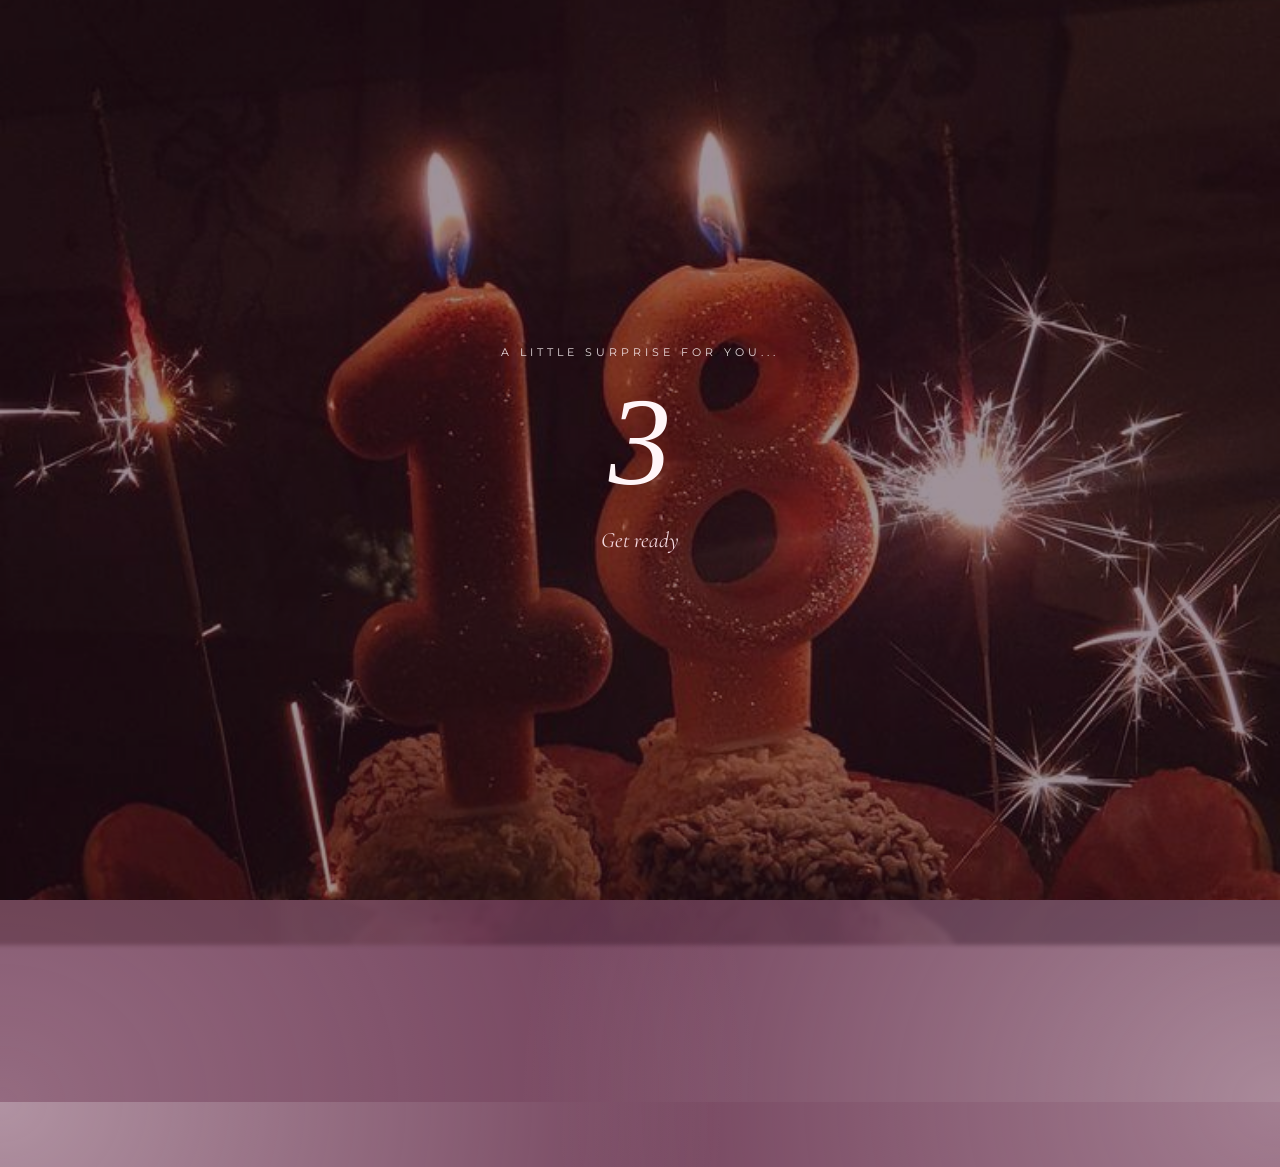
==== commit 37004c6e: "final ver" ====
--- a/index.html
+++ b/index.html
@@ -55,7 +55,7 @@
         <div class="intro-content">
 
             <p class="intro-small">
-                A little surprise for...
+                A little surprise for You...
             </p>
 
 
